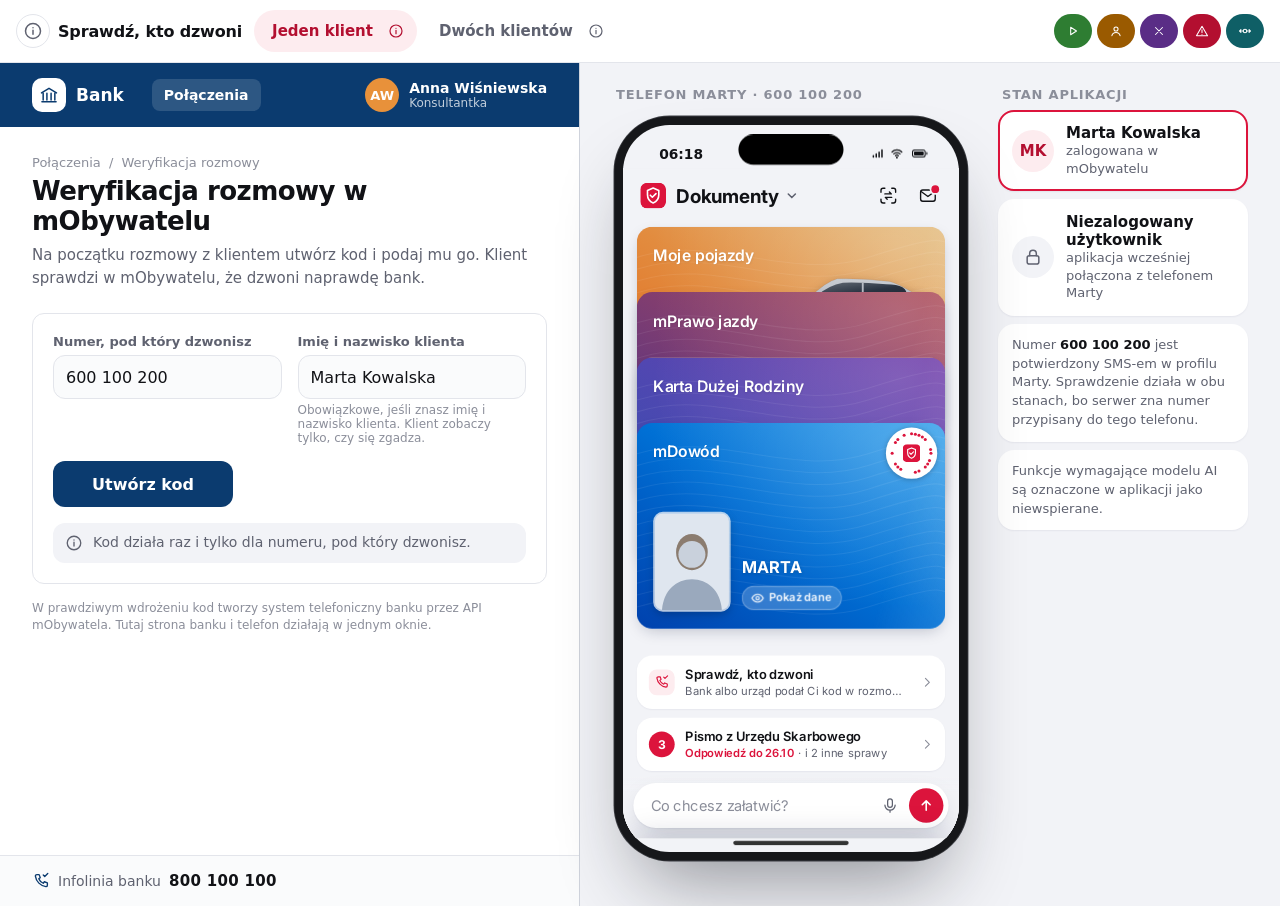
==== index.html @ f5b36d62 "Simplify when push confirmation falls short Co-Authored-By: Claude Opus 5.5 <noreply@anthropic.com>" ====
<!doctype html>
<html lang="pl">
<head>
<meta charset="utf-8">
<meta name="viewport" content="width=device-width,initial-scale=1">
<title>Sprawdź, kto dzwoni</title>
<meta name="description" content="Prototyp weryfikacji połączeń od banków i instytucji w aplikacji mObywatel.">
<link rel="stylesheet" href="style.css">
</head>
<body>

<header class="topbar">
  <div class="brand">
    <button class="ibtn lg" data-pop="pop-about" aria-label="O prototypie" aria-expanded="false"><svg class="i"><use href="#i-info"/></svg></button>
    <span class="txt">Sprawdź, kto dzwoni</span>
  </div>
  <nav class="tabs" aria-label="Scenariusze">
    <div class="tab on" data-scen="1">
      <button type="button" class="lbl" aria-current="true">Jeden klient</button>
      <button class="ibtn" data-pop="pop-s1" aria-label="Opis scenariusza Jeden klient" aria-expanded="false"><svg class="i"><use href="#i-info"/></svg></button>
    </div>
    <div class="tab" data-scen="2">
      <button type="button" class="lbl">Dwóch klientów</button>
      <button class="ibtn" data-pop="pop-s2" aria-label="Opis scenariusza Dwóch klientów" aria-expanded="false"><svg class="i"><use href="#i-info"/></svg></button>
    </div>
  </nav>
  <div class="animy">
    <button class="anim" id="animBtn" data-rodzaj="bank" title="Pozytywna animacja" aria-label="Pozytywna animacja"><svg class="i"><use href="#i-play"/></svg><span class="txt">Pozytywna animacja</span></button>
    <button class="anim bez" id="animBezBtn" data-rodzaj="beznazwiska" title="Brak nazwiska" aria-label="Brak nazwiska"><svg class="i"><use href="#i-user"/></svg><span class="txt">Brak nazwiska</span></button>
    <button class="anim zle" id="animZleBtn" data-rodzaj="zlenazwisko" title="Błędne nazwisko" aria-label="Błędne nazwisko"><svg class="i"><use href="#i-x"/></svg><span class="txt">Błędne nazwisko</span></button>
    <button class="anim oszust" id="animOszustBtn" data-rodzaj="oszust" title="Animacja oszustwa" aria-label="Animacja oszustwa"><svg class="i"><use href="#i-alert"/></svg><span class="txt">Animacja oszustwa</span></button>
    <button class="anim mitm" id="animMitmBtn" data-rodzaj="mitm" title="Man in the middle" aria-label="Man in the middle"><svg class="i"><use href="#i-mitm"/></svg><span class="txt">Man in the middle</span></button>
  </div>
</header>

<div class="pop" id="pop-about" role="dialog" aria-label="O prototypie">
  <h3>Sprawdź, kto dzwoni</h3>
  <p>Oszuści coraz częściej podszywają się pod banki i instytucje publiczne. Podrabiają numer na wyświetlaczu i brzmią wiarygodnie.</p>
  <p>Wiele aplikacji bankowych ma już zabezpieczenie: gdy dzwoni Twój bank, wysyła powiadomienie push, które potwierdza, że to on. To nie wystarcza, gdy dzwoni bank, którego aplikacji nie masz, albo urząd. Żeby wysłać takie powiadomienie przez mObywatela, instytucja musiałaby znać dokładne dane odbiorcy, w tym PESEL, aby go poprawnie zidentyfikować.</p>
  <p>Dlatego odwracamy kierunek. Instytucja zgłasza do mObywatela tylko numer, pod który dzwoni, i dostaje jednorazowy kod. Konsultant podaje go w rozmowie, a klient wpisuje kod w mObywatelu, także bez logowania.</p>
  <p>mObywatel porównuje numer z kodu z potwierdzonym numerem klienta. Gdy się zgadza, klient widzi, kto dzwoni. Gdy nie, dostaje ostrzeżenie. Instytucja nie otrzymuje żadnych danych klienta.</p>
  <p>To prototyp na mObywatel Challenge. Osoby, numery i bank są fikcyjne.</p>
</div>

<div class="pop" id="pop-s1" role="dialog" aria-label="Scenariusz: Jeden klient">
  <h3>Jeden klient</h3>
  <p>Konsultantka banku dzwoni do Marty Kowalskiej. Marta nie wie, czy to naprawdę bank, więc sprawdza rozmowę w mObywatelu.</p>
  <ol>
    <li>W panelu banku kliknij „Utwórz kod”.</li>
    <li>W telefonie wybierz „Sprawdź, kto dzwoni”.</li>
    <li>Wpisz kod z panelu banku.</li>
  </ol>
  <p style="margin-top:8px">Spróbuj obu wariantów obok telefonu: Marta zalogowana i aplikacja przed zalogowaniem.</p>
</div>

<div class="pop" id="pop-s2" role="dialog" aria-label="Scenariusz: Dwóch klientów">
  <h3>Dwóch klientów</h3>
  <p>Obok siebie są telefony Marty i Kacpra, oba zalogowane. Bank tworzy kod dla numeru, pod który dzwoni.</p>
  <ol>
    <li>Utwórz kod dla numeru Marty: 600 100 200.</li>
    <li>Wpisz go w telefonie Kacpra. Kacper zobaczy ostrzeżenie o oszustwie, bo kod wydano dla innego numeru.</li>
    <li>Utwórz nowy kod i wpisz go w telefonie Marty. Rozmowa zostanie potwierdzona.</li>
  </ol>
  <p style="margin-top:8px">Tak wygląda próba przekazania komuś kodu od prawdziwego banku.</p>
</div>

<main class="stage">
  <section class="bankside" aria-label="Strona banku">
    <header class="bhead">
      <div class="blogo"><span class="bmark"><svg class="i"><use href="#i-bank"/></svg></span><b>Bank</b></div>
      <nav class="bnav" aria-hidden="true"><span>Klienci</span><span class="on">Połączenia</span><span>Wnioski</span></nav>
      <div class="buser"><span class="bav">AW</span><span><b>Anna Wiśniewska</b><small>Konsultantka</small></span></div>
    </header>
    <div class="bcontent">
      <p class="crumb">Połączenia <span>/</span> Weryfikacja rozmowy</p>
      <h1>Weryfikacja rozmowy w mObywatelu</h1>
      <p class="intro">Na początku rozmowy z klientem utwórz kod i podaj mu go. Klient sprawdzi w mObywatelu, że dzwoni naprawdę bank.</p>
      <form id="bankForm" class="bform" novalidate>
        <div class="frow">
          <div class="field">
            <label for="num">Numer, pod który dzwonisz</label>
            <input id="num" inputmode="tel" autocomplete="off" value="600 100 200">
            <div class="err" id="numErr"></div>
          </div>
          <div class="field">
            <label for="kto">Imię i nazwisko klienta</label>
            <input id="kto" autocomplete="off" value="Marta Kowalska">
            <div class="hint">Obowiązkowe, jeśli znasz imię i nazwisko klienta. Klient zobaczy tylko, czy się zgadza.</div>
          </div>
        </div>
        <div><button class="btn primary" id="mkBtn" type="submit">Utwórz kod</button></div>
        <div id="codeArea" hidden>
          <div class="codebox" id="codebox">
            <div class="k">Kod do podania klientowi</div>
            <div class="code" id="codeTxt">000 000</div>
            <div class="timer" id="timer">Ważny jeszcze 2:00</div>
          </div>
        </div>
        <div class="status" id="bankStatus"><svg class="i"><use href="#i-info"/></svg><span>Kod działa raz i tylko dla numeru, pod który dzwonisz.</span></div>
      </form>
      <p class="note">W prawdziwym wdrożeniu kod tworzy system telefoniczny banku przez API mObywatela. Tutaj strona banku i telefon działają w jednym oknie.</p>
    </div>
    <footer class="bfoot"><svg class="i"><use href="#i-phone"/></svg><span>Infolinia banku</span><b id="bankInfolinia">800 100 100</b></footer>
  </section>

  <section class="phoneside">
  <section class="col tel" aria-label="Telefon Marty">
    <p class="label" id="telLabel">Telefon Marty · 600 100 200</p>
    <div class="phone-wrap">
      <div class="phone">
        <div class="island"></div>
        <div class="sbar"><span class="clock">11:20</span><span class="ic"><svg class="i"><use href="#i-signal"/></svg><svg class="i"><use href="#i-wifi"/></svg><svg class="i" style="width:1.6em"><use href="#i-batt"/></svg></span></div>
        <iframe id="telefon" class="tel-frame" src="telefon/index.html?osoba=marta&amp;uklad=stos" title="Aplikacja mObywatel na telefonie Marty" allow="camera; microphone"></iframe>
        <div class="homebar"></div>
      </div>
    </div>
  </section>

  <section class="col tel tylko2" aria-label="Telefon Kacpra" hidden>
    <p class="label" id="telLabel2">Telefon Kacpra · 700 100 200</p>
    <div class="phone-wrap">
      <div class="phone">
        <div class="island"></div>
        <div class="sbar"><span class="clock">11:20</span><span class="ic"><svg class="i"><use href="#i-signal"/></svg><svg class="i"><use href="#i-wifi"/></svg><svg class="i" style="width:1.6em"><use href="#i-batt"/></svg></span></div>
        <iframe id="telefon2" class="tel-frame" data-src="telefon/index.html?osoba=kacper&amp;uklad=stos" title="Aplikacja mObywatel na telefonie Kacpra" allow="camera; microphone"></iframe>
        <div class="homebar"></div>
      </div>
    </div>
  </section>

  <section class="col who tylko1" aria-label="Stan aplikacji">
    <p class="label">Stan aplikacji</p>
    <button class="opt" data-mode="in"><span class="av" id="whoAv">MK</span><span><b id="whoName">Marta Kowalska</b><small id="whoIn">zalogowana w mObywatelu</small></span></button>
    <button class="opt" data-mode="out"><span class="av lock"><svg class="i"><use href="#i-lock"/></svg></span><span><b>Niezalogowany użytkownik</b><small id="whoOut">aplikacja wcześniej połączona z telefonem Marty</small></span></button>
    <div class="whocard" id="whoCard">Numer <b>600 100 200</b> jest potwierdzony SMS-em w profilu Marty. Sprawdzenie działa w obu stanach, bo serwer zna numer przypisany do tego telefonu.</div>
    <div class="whocard">Funkcje wymagające modelu AI są oznaczone w aplikacji jako niewspierane.</div>
  </section>
  </section>
</main>

<div class="toast" id="toast" role="status"></div>

<svg width="0" height="0" style="position:absolute" aria-hidden="true">
  <symbol id="i-info" viewBox="0 0 24 24"><circle cx="12" cy="12" r="9"/><path d="M12 11v5M12 8h.01"/></symbol>
  <symbol id="i-play" viewBox="0 0 24 24"><path d="M8 5.5v13l10-6.5z"/></symbol>
  <symbol id="i-bank" viewBox="0 0 24 24"><path d="M3 9.5 12 4l9 5.5M5 10v8M9.5 10v8M14.5 10v8M19 10v8M3.5 20h17"/></symbol>
  <symbol id="i-lock" viewBox="0 0 24 24"><rect x="5" y="10.5" width="14" height="10" rx="2.5"/><path d="M8 10.5V8a4 4 0 0 1 8 0v2.5"/></symbol>
  <symbol id="i-signal" viewBox="0 0 24 24"><path d="M4 18v-2M9 18v-5M14 18v-8M19 18V6" stroke-width="2.6"/></symbol>
  <symbol id="i-wifi" viewBox="0 0 24 24"><path d="M3.5 9.5a12 12 0 0 1 17 0M6.5 12.8a7.5 7.5 0 0 1 11 0M9.5 16a3 3 0 0 1 5 0" stroke-width="2.2"/><circle cx="12" cy="19" r=".8" fill="currentColor"/></symbol>
  <symbol id="i-batt" viewBox="0 0 30 24"><rect x="2" y="6" width="22" height="12" rx="3.5"/><rect x="4.5" y="8.5" width="17" height="7" rx="1.5" fill="currentColor" stroke="none"/><path d="M27 10.5v3"/></symbol>
  <symbol id="i-shield" viewBox="0 0 24 24"><path d="M12 3 5 6v5.5c0 4.3 3 8 7 9.5 4-1.5 7-5.2 7-9.5V6z"/><path d="m9 12 2 2 4-4"/></symbol>
  <symbol id="i-phone" viewBox="0 0 24 24"><path d="M6.5 3.5h3l1.5 4-2 1.5a11 11 0 0 0 6 6l1.5-2 4 1.5v3a2 2 0 0 1-2 2A16.5 16.5 0 0 1 4.5 5.5a2 2 0 0 1 2-2z"/><path d="m15 4 2 2 4-4"/></symbol>
  <symbol id="i-face" viewBox="0 0 24 24"><path d="M4 8V6a2 2 0 0 1 2-2h2M16 4h2a2 2 0 0 1 2 2v2M20 16v2a2 2 0 0 1-2 2h-2M8 20H6a2 2 0 0 1-2-2v-2M9 9v1.5M15 9v1.5M12 9v4h-1M9.5 16a3.5 3.5 0 0 0 5 0"/></symbol>
  <symbol id="i-eye" viewBox="0 0 24 24"><path d="M2.5 12S6 5.5 12 5.5 21.5 12 21.5 12 18 18.5 12 18.5 2.5 12 2.5 12z"/><circle cx="12" cy="12" r="3"/></symbol>
  <symbol id="i-x" viewBox="0 0 24 24"><path d="M6 6l12 12M18 6 6 18"/></symbol>
  <symbol id="i-bs" viewBox="0 0 24 24"><path d="M9 5h10a2 2 0 0 1 2 2v10a2 2 0 0 1-2 2H9l-6-7z"/><path d="m11.5 9.5 5 5M16.5 9.5l-5 5"/></symbol>
  <symbol id="i-check" viewBox="0 0 24 24"><path d="m5 12.5 4.5 4.5L19 7.5"/></symbol>
  <symbol id="i-alert" viewBox="0 0 24 24"><path d="M12 4 2.5 20h19z"/><path d="M12 10v4.5M12 17.5h.01"/></symbol>
  <symbol id="i-mitm" viewBox="0 0 24 24"><circle cx="12" cy="12" r="3"/><path d="M2.5 12h6M15.5 12h6M5 9.5 2.5 12 5 14.5M19 9.5l2.5 2.5-2.5 2.5"/></symbol>
  <symbol id="i-user" viewBox="0 0 24 24"><circle cx="12" cy="8.5" r="3.5"/><path d="M5 20c.8-3.5 3.6-5.5 7-5.5s6.2 2 7 5.5"/></symbol>
  <symbol id="i-chev" viewBox="0 0 24 24"><path d="m9 6 6 6-6 6"/></symbol>
  <symbol id="i-home" viewBox="0 0 24 24"><path d="M4 10.5 12 4l8 6.5V20h-5v-5h-6v5H4z"/></symbol>
  <symbol id="i-docs" viewBox="0 0 24 24"><rect x="4" y="6" width="13" height="14" rx="2"/><path d="M8 3h10a2 2 0 0 1 2 2v12"/></symbol>
  <symbol id="i-grid" viewBox="0 0 24 24"><rect x="4" y="4" width="6.5" height="6.5" rx="1.5"/><rect x="13.5" y="4" width="6.5" height="6.5" rx="1.5"/><rect x="4" y="13.5" width="6.5" height="6.5" rx="1.5"/><rect x="13.5" y="13.5" width="6.5" height="6.5" rx="1.5"/></symbol>
  <symbol id="i-qr" viewBox="0 0 24 24"><rect x="4" y="4" width="6" height="6" rx="1"/><rect x="14" y="4" width="6" height="6" rx="1"/><rect x="4" y="14" width="6" height="6" rx="1"/><path d="M14 14h2v2h-2zM18 18h2v2h-2zM14 18h2M18 14h2"/></symbol>
  <symbol id="i-dots" viewBox="0 0 24 24"><path d="M6 12h.01M12 12h.01M18 12h.01" stroke-width="3"/></symbol>
  <symbol id="i-down" viewBox="0 0 24 24"><path d="m6.5 9.5 5.5 5.5 5.5-5.5"/></symbol>
  <symbol id="i-scan" viewBox="0 0 24 24"><path d="M3.5 8V6a2.5 2.5 0 0 1 2.5-2.5h2M16 3.5h2A2.5 2.5 0 0 1 20.5 6v2M20.5 16v2a2.5 2.5 0 0 1-2.5 2.5h-2M8 20.5H6A2.5 2.5 0 0 1 3.5 18v-2M7.5 12h9"/></symbol>
  <symbol id="i-mail" viewBox="0 0 24 24"><rect x="3.5" y="5.5" width="17" height="13" rx="2.5"/><path d="m4 7 8 6 8-6"/></symbol>
  <symbol id="i-mic" viewBox="0 0 24 24"><rect x="9" y="3.5" width="6" height="11" rx="3"/><path d="M5.5 11.5a6.5 6.5 0 0 0 13 0M12 18v2.5"/></symbol>
  <symbol id="i-up" viewBox="0 0 24 24"><path d="M12 18.5v-13M6.5 11 12 5.5l5.5 5.5"/></symbol>
  <symbol id="i-family" viewBox="0 0 24 24"><circle cx="8" cy="7" r="2.5"/><circle cx="16" cy="7" r="2.5"/><circle cx="12" cy="12.5" r="2"/><path d="M3.5 19c.4-3.4 2.2-5.5 4.5-5.5M20.5 19c-.4-3.4-2.2-5.5-4.5-5.5M8.5 20c.4-2.2 1.8-3.5 3.5-3.5s3.1 1.3 3.5 3.5"/></symbol>
  <symbol id="i-bell" viewBox="0 0 24 24"><path d="M6 16V11a6 6 0 0 1 12 0v5l1.5 2h-15z"/><path d="M10 20.5a2 2 0 0 0 4 0"/></symbol>
</svg>

<script src="app.js"></script>
<script src="anim.js"></script>
</body>
</html>
---- style.css ----
:root{
  --bg:#f2f3f7;--surface:#fff;--ink:#111216;--ink2:#5f6270;--ink3:#8b8e9a;--hair:#e3e5eb;
  --red:#dc143c;--red-dark:#b30f30;--red-wash:#fdecef;
  --ok:#2e7d32;--ok-wash:#e9f5ea;--warn:#9a5a00;--warn-wash:#fff3df;
  --blue:#1f5fbf;--blue-wash:#e8f0fc;
  --ease:cubic-bezier(.22,.9,.24,1);
  --sans:-apple-system,BlinkMacSystemFont,"SF Pro Text","Inter",system-ui,sans-serif;
  --shadow:0 1px 2px rgba(15,25,60,.06),0 10px 30px -12px rgba(15,25,60,.18);
}
*{box-sizing:border-box}
html,body{margin:0}
body{font-family:var(--sans);color:var(--ink);background:var(--bg);-webkit-font-smoothing:antialiased;min-height:100vh}
button{font:inherit;color:inherit;border:0;background:none;cursor:pointer}
input{font:inherit;color:inherit}
:focus-visible{outline:2px solid var(--blue);outline-offset:2px}
svg.i{width:1em;height:1em;flex:none;fill:none;stroke:currentColor;stroke-width:1.8;stroke-linecap:round;stroke-linejoin:round}

/* ---------- górny pasek ---------- */
.topbar{position:sticky;top:0;z-index:50;display:flex;align-items:center;gap:8px;padding:10px 16px;background:var(--surface);border-bottom:1px solid var(--hair)}
.brand{display:flex;align-items:center;gap:8px;margin-right:4px;font-weight:700;letter-spacing:-.01em;white-space:nowrap}
.tabs{display:flex;gap:4px;flex:1;min-width:0;overflow-x:auto;scrollbar-width:none}
.tabs::-webkit-scrollbar{display:none}
.tab{display:flex;align-items:center;gap:4px;min-width:0;padding:8px 8px 8px 12px;border-radius:999px;font-size:15px;font-weight:600;color:var(--ink2);white-space:nowrap}
.tab.on{background:var(--red-wash);color:var(--red-dark)}
.tab .lbl{overflow:hidden;text-overflow:ellipsis;white-space:nowrap}
.tab:not(.on):hover{background:rgba(17,18,22,.05)}
.col[hidden]{display:none}
.ibtn{display:inline-flex;align-items:center;justify-content:center;width:26px;height:26px;border-radius:50%;color:var(--ink2);font-size:16px}
.ibtn:hover{background:rgba(17,18,22,.06)}
.tab.on .ibtn{color:var(--red-dark)}
.ibtn.lg{width:34px;height:34px;font-size:20px;border:1px solid var(--hair)}
.anim{display:flex;align-items:center;gap:6px;padding:8px 11px;border-radius:999px;background:var(--ink);color:#fff;font-size:14px;font-weight:600;white-space:nowrap}
.anim:hover{background:#2a2c33}

.pop{position:absolute;z-index:60;width:min(380px,calc(100vw - 32px));background:var(--surface);border-radius:16px;padding:16px 18px;box-shadow:0 2px 6px rgba(15,25,60,.08),0 24px 60px -16px rgba(15,25,60,.35);font-size:15px;line-height:1.5;display:none}
.pop.on{display:block;animation:rise .2s var(--ease)}
#pop-about{width:min(460px,calc(100vw - 32px))}
.pop h3{margin:0 0 6px;font-size:16px}
.pop p{margin:0 0 8px;color:var(--ink2)}
.pop ol{margin:0;padding-left:20px;color:var(--ink2)}
.pop li{margin:2px 0}

.toast{position:fixed;left:50%;bottom:24px;transform:translateX(-50%) translateY(20px);background:var(--ink);color:#fff;padding:12px 18px;border-radius:14px;font-size:15px;opacity:0;pointer-events:none;transition:opacity .2s,transform .3s var(--ease);z-index:80;max-width:calc(100vw - 32px)}
.toast.on{opacity:1;transform:translateX(-50%) translateY(0)}

/* ---------- układ sceny: strona banku | telefon ---------- */
.stage{display:grid;grid-template-columns:minmax(420px,721px) auto;min-height:calc(100vh - 57px)}
.phoneside{display:flex;justify-content:center;align-items:flex-start;gap:28px;padding:24px 32px 40px}
.col{display:flex;flex-direction:column;gap:12px}
.label{font-size:13px;font-weight:600;color:var(--ink3);text-transform:uppercase;letter-spacing:.06em;margin:0 4px}

/* ---------- strona banku ---------- */
.bankside{background:var(--surface);border-right:1px solid #cfd3dc;display:flex;flex-direction:column;min-width:0}
.bhead{display:flex;align-items:center;gap:28px;height:64px;padding:0 32px;background:#0b3b6f;color:#fff;flex:none}
.blogo{display:flex;align-items:center;gap:10px;font-size:17px;white-space:nowrap}
.bmark{width:34px;height:34px;border-radius:10px;background:#fff;color:#0b3b6f;display:flex;align-items:center;justify-content:center;font-size:20px}
.bnav{display:flex;gap:4px;flex:1;min-width:0;overflow:hidden}
.bnav span{padding:8px 12px;border-radius:8px;font-size:14px;font-weight:600;color:rgba(255,255,255,.75);white-space:nowrap}
.bnav span.on{background:rgba(255,255,255,.14);color:#fff}
.buser{display:flex;align-items:center;gap:10px;white-space:nowrap}
.buser b{display:block;font-size:14px}
.buser small{display:block;font-size:12px;color:rgba(255,255,255,.75)}
.bav{width:34px;height:34px;border-radius:50%;background:#e8913a;color:#fff;display:flex;align-items:center;justify-content:center;font-weight:700;font-size:13px}
.bcontent{padding:28px 32px 40px;max-width:720px;width:100%}
.crumb{margin:0 0 6px;font-size:13px;color:var(--ink3)}
.crumb span{margin:0 4px}
.bcontent h1{margin:0 0 8px;font-size:26px;letter-spacing:-.02em}
.intro{margin:0 0 24px;color:var(--ink2);font-size:15px;line-height:1.5;max-width:560px}
.bform{display:flex;flex-direction:column;gap:16px;padding:20px;border:1px solid var(--hair);border-radius:12px}
.frow{display:grid;grid-template-columns:1fr 1fr;gap:16px}
.bform .btn.primary{min-width:180px}
.bcontent .note{margin-top:16px}
.field label{display:block;font-size:13px;font-weight:600;color:var(--ink2);margin:0 0 6px}
.field input{width:100%;height:44px;border:1px solid var(--hair);border-radius:12px;padding:0 12px;font-size:16px;background:#fafbfc}
.field input:focus{border-color:var(--blue);background:#fff;outline:none;box-shadow:0 0 0 3px var(--blue-wash)}
.field .hint{font-size:12px;color:var(--ink3);margin-top:4px}
.err{font-size:13px;color:var(--red-dark);margin-top:4px;min-height:0}
.btn{height:46px;border-radius:12px;font-weight:600;font-size:16px;padding:0 16px}
.btn.primary{background:#0b3b6f;color:#fff}
.btn.primary:hover{background:#0d4682}
.btn.ghost{background:var(--bg)}
.codebox{border-radius:14px;background:var(--bg);padding:14px;text-align:center}
.codebox .k{font-size:13px;color:var(--ink2)}
.codebox .code{font-size:34px;font-weight:700;letter-spacing:.12em;font-variant-numeric:tabular-nums;margin:2px 0}
.codebox .timer{font-size:13px;color:var(--ink2);font-variant-numeric:tabular-nums}
.codebox.expired .code{color:var(--ink3);text-decoration:line-through}
.status{display:flex;gap:10px;align-items:flex-start;font-size:14px;line-height:1.4;padding:10px 12px;border-radius:12px;background:var(--bg);color:var(--ink2)}
.status svg{font-size:18px;margin-top:1px}
.status.ok{background:var(--ok-wash);color:var(--ok)}
.status.bad{background:var(--red-wash);color:var(--red-dark)}
.status.warn{background:var(--warn-wash);color:var(--warn)}
.note{font-size:12px;color:var(--ink3);line-height:1.45}

/* ---------- wybór osoby ---------- */
.who{width:250px;display:flex;flex-direction:column;gap:8px}
.opt{display:flex;gap:12px;align-items:center;text-align:left;padding:12px;border-radius:16px;background:var(--surface);box-shadow:0 1px 2px rgba(15,25,60,.06);border:2px solid transparent}
.opt.on{border-color:var(--red)}
.opt b{display:block;font-size:15px}
.opt small{display:block;color:var(--ink2);font-size:13px;line-height:1.35}
.av{width:42px;height:42px;border-radius:50%;flex:none;display:flex;align-items:center;justify-content:center;font-weight:700;font-size:15px;background:var(--red-wash);color:var(--red-dark)}
.av.lock{background:var(--bg);color:var(--ink2);font-size:20px}
.whocard{background:var(--surface);border-radius:16px;padding:12px 14px;font-size:13px;color:var(--ink2);line-height:1.45;box-shadow:0 1px 2px rgba(15,25,60,.06)}
.whocard b{color:var(--ink)}

/* ---------- telefon ---------- */
.phone-wrap{position:relative;flex:none;margin:11px}
.phone{position:absolute;left:0;top:0;width:390px;height:844px;border-radius:54px;overflow:hidden;background:var(--bg);transform-origin:0 0;
  box-shadow:0 0 0 10px #16171a,0 0 0 11px #3b3d42,0 50px 90px -20px rgba(20,22,30,.45)}
.sbar{position:absolute;inset:0 0 auto 0;height:50px;display:flex;align-items:center;justify-content:space-between;padding:16px 32px 0 42px;font-size:16px;font-weight:600;z-index:30;pointer-events:none}
.sbar .ic{display:flex;gap:6px;align-items:center}
.island{position:absolute;top:11px;left:50%;transform:translateX(-50%);width:122px;height:35px;border-radius:20px;background:#000;z-index:31}
.homebar{position:absolute;bottom:8px;left:50%;transform:translateX(-50%);width:134px;height:5px;border-radius:3px;background:#111;z-index:31;opacity:.85}

/* aplikacja z prototypu osadzona w ramce telefonu */
.tel-frame{position:absolute;left:0;top:50px;width:100%;height:calc(100% - 66px);border:0;display:block;background:var(--bg)}

@keyframes rise{from{opacity:0;transform:translateY(6px)}to{opacity:1;transform:none}}

@media (max-width:1500px){
  .bnav span:not(.on){display:none}
}
@media (max-width:1180px){
  .phoneside{flex-direction:column;align-items:center;gap:20px}
  .who{width:330px}
}
@media (max-width:900px){
  .stage{grid-template-columns:minmax(0,1fr)}
  .phoneside{min-width:0;overflow:hidden}
  .bankside{border-right:0;border-bottom:1px solid #cfd3dc}
  .bnav{display:none}
  .bhead{justify-content:space-between}
}
@media (max-width:760px){
  .phoneside{padding:20px 16px 32px}
  .col{width:100%;max-width:420px}
  .who{width:100%}
  .phone-wrap{align-self:center}
  .bhead{padding:0 16px;gap:12px}
  .buser span:last-child{display:none}
  .bcontent{padding:20px 16px 28px}
  .bcontent h1{font-size:22px}
  .bform{padding:16px}
  .frow{grid-template-columns:1fr}
  .brand .txt{display:none}
  .anim .txt{display:none}
  .anim{padding:9px 12px}
  .topbar{padding:10px 12px;gap:6px}
  .brand{margin-right:2px}
  .tab{font-size:14px;padding-left:12px}
}
@media (prefers-reduced-motion:reduce){*{animation:none!important;transition:none!important}}

/* stopka strony banku */
.bfoot{margin-top:auto;display:flex;align-items:center;gap:8px;padding:16px 32px;border-top:1px solid var(--hair);font-size:14px;color:var(--ink2);background:#fafbfc}
.bfoot svg{font-size:18px;color:#0b3b6f}
.bfoot b{color:var(--ink);font-size:15px;letter-spacing:.02em}
@media (max-width:760px){.bfoot{padding:14px 16px}}

/* animacja rozmowy */
body.animacja .who,body.animacja .tylko2{display:none!important}
body.animacja .stage{pointer-events:none}
body.animacja .tabs{pointer-events:none;opacity:.45}
.anim-warstwa{position:absolute;left:0;top:0;width:100%;z-index:45;pointer-events:none}
.dymek{position:absolute;width:max-content;max-width:340px;padding:14px 18px;border-radius:22px;font-size:18px;line-height:1.35;font-weight:600;
  transform:translate(-50%,-50%) scale(.9);opacity:0;transition:opacity .35s,transform .35s;box-shadow:0 14px 36px -12px rgba(15,25,60,.45)}
.dymek.on{opacity:1;transform:translate(-50%,-50%) scale(1)}
.dymek small{display:block;margin-bottom:4px;font-size:12px;font-weight:700;letter-spacing:.06em;text-transform:uppercase;opacity:.75}
.dymek.bank{background:#0b3b6f;color:#fff;border-bottom-left-radius:6px}
.dymek.marta{background:var(--surface);color:var(--ink);border:2px solid var(--red);border-bottom-right-radius:6px}
.dymek.marta small{color:var(--red-dark);opacity:1}
.anim-pisze{border-color:var(--blue)!important;background:#fff!important;box-shadow:0 0 0 3px var(--blue-wash)!important}
.anim-klik{transform:scale(.96);box-shadow:0 0 0 4px rgba(11,59,111,.25)}

/* dwa przyciski animacji */
.animy{display:flex;gap:5px;flex:none}
.anim.oszust{background:var(--red-dark)}
.anim.oszust:hover{background:#9a0d29}
.anim[disabled]{opacity:.45;cursor:default}
/* animacja oszustwa: strona banku przykryta napisem „Oszust” */
.anim-oszust{position:absolute;display:flex;flex-direction:column;align-items:center;justify-content:flex-start;padding-top:120px;gap:6px;background:rgba(40,8,14,.62);color:#fff;text-align:center}
.anim-oszust b{font-size:44px;letter-spacing:.02em}
.anim-oszust small{font-size:16px;opacity:.85}
.dymek.oszust{background:var(--red-dark);color:#fff;border-bottom-left-radius:6px}
.dymek.wniosek{background:var(--surface);color:var(--ink);border:2px dashed var(--red-dark);border-radius:14px}
.dymek.wniosek small{color:var(--red-dark);opacity:1}
.dymek.wniosek span{white-space:pre-line}
.anim.bez{background:#9a5a00}
.anim.bez:hover{background:#7f4a00}
.anim.zle{background:#5a2d86}
.anim.zle:hover{background:#4a2470}
.anim.mitm{background:#0f5f66}
.anim.mitm:hover{background:#0b4a50}
/* man in the middle: oszust jako telefon między bankiem a Martą */
body.mitm .phoneside{padding-left:260px}
@media (max-width:900px){body.mitm .phoneside{padding-left:16px;padding-top:390px}}
.anim-mitm{position:absolute;width:170px;height:300px;margin:-150px 0 0 -85px;padding:18px 14px;border:7px solid #1b1d22;border-radius:32px;
  display:flex;flex-direction:column;align-items:center;justify-content:center;gap:6px;text-align:center;color:#fff;
  background:linear-gradient(160deg,#a3102f,#5e0718);box-shadow:0 18px 40px -14px rgba(40,8,14,.6);animation:rise .4s var(--ease)}
.anim-mitm::before{content:'';position:absolute;top:8px;left:50%;width:46px;height:12px;margin-left:-23px;border-radius:8px;background:#1b1d22}
.anim-mitm svg{width:34px;height:34px}
.anim-mitm b{font-size:28px;letter-spacing:.02em}
.anim-mitm small{font-size:13px;line-height:1.3;opacity:.85}
.anim-mitm .nr{margin-top:6px;padding:4px 10px;border-radius:999px;background:rgba(255,255,255,.15);font-size:14px;font-weight:700;letter-spacing:.04em}
/* gdy napisy nie mieszczą się w pasku, przyciski pokazują same ikony (klasę ustawia dopasujPasek w app.js) */
/* najechany przycisk rozwija się i pokazuje swój napis */
body.ikony .animy .anim{gap:0;padding:9px 12px}
body.ikony .animy .anim .txt{display:inline-block;max-width:0;margin-left:0;opacity:0;overflow:hidden;vertical-align:bottom;
  transition:max-width .25s var(--ease),margin-left .25s var(--ease),opacity .2s}
body.ikony .animy .anim.gra .txt{max-width:200px;margin-left:6px;opacity:1}
@media (hover:hover){body.ikony .animy .anim:not([disabled]):hover .txt{max-width:200px;margin-left:6px;opacity:1}}
body.ikony .animy .anim:focus-visible .txt{max-width:200px;margin-left:6px;opacity:1}
@media (max-width:760px){body.ikony .animy .anim.gra .txt{max-width:0;margin-left:0;opacity:0}}
#animBtn{background:var(--ok)}
#animBtn:hover{background:#256528}
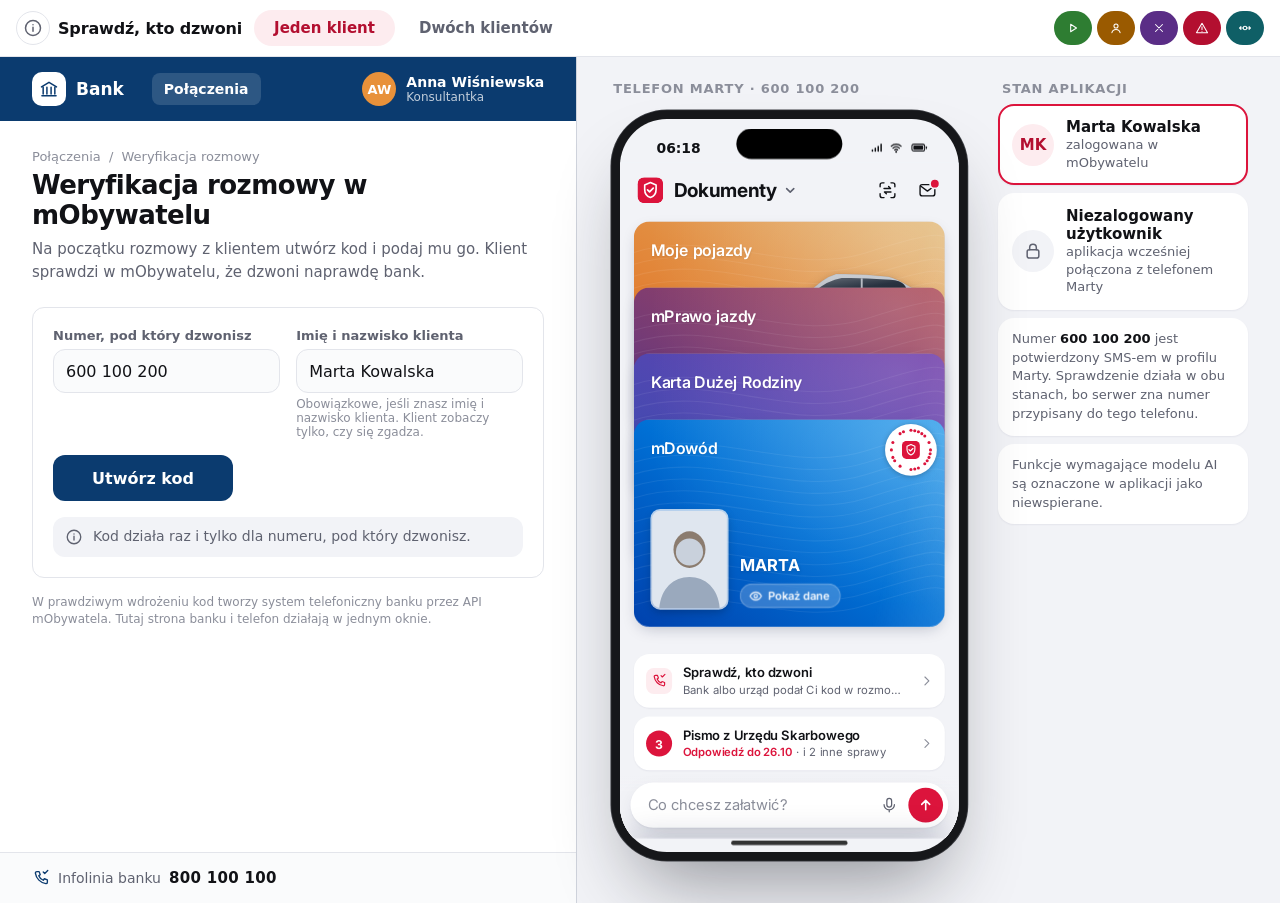
==== commit f9ddbbe1: "Remove info buttons from scenario tabs Co-Authored-By: Claude Opus 5.5 <noreply@anthropic.com>" ====
--- a/index.html
+++ b/index.html
@@ -17,11 +17,9 @@
   <nav class="tabs" aria-label="Scenariusze">
     <div class="tab on" data-scen="1">
       <button type="button" class="lbl" aria-current="true">Jeden klient</button>
-      <button class="ibtn" data-pop="pop-s1" aria-label="Opis scenariusza Jeden klient" aria-expanded="false"><svg class="i"><use href="#i-info"/></svg></button>
     </div>
     <div class="tab" data-scen="2">
       <button type="button" class="lbl">Dwóch klientów</button>
-      <button class="ibtn" data-pop="pop-s2" aria-label="Opis scenariusza Dwóch klientów" aria-expanded="false"><svg class="i"><use href="#i-info"/></svg></button>
     </div>
   </nav>
   <div class="animy">
@@ -40,28 +38,6 @@
   <p>Dlatego odwracamy kierunek. Instytucja zgłasza do mObywatela tylko numer, pod który dzwoni, i dostaje jednorazowy kod. Konsultant podaje go w rozmowie, a klient wpisuje kod w mObywatelu, także bez logowania.</p>
   <p>mObywatel porównuje numer z kodu z potwierdzonym numerem klienta. Gdy się zgadza, klient widzi, kto dzwoni. Gdy nie, dostaje ostrzeżenie. Instytucja nie otrzymuje żadnych danych klienta.</p>
   <p>To prototyp na mObywatel Challenge. Osoby, numery i bank są fikcyjne.</p>
-</div>
-
-<div class="pop" id="pop-s1" role="dialog" aria-label="Scenariusz: Jeden klient">
-  <h3>Jeden klient</h3>
-  <p>Konsultantka banku dzwoni do Marty Kowalskiej. Marta nie wie, czy to naprawdę bank, więc sprawdza rozmowę w mObywatelu.</p>
-  <ol>
-    <li>W panelu banku kliknij „Utwórz kod”.</li>
-    <li>W telefonie wybierz „Sprawdź, kto dzwoni”.</li>
-    <li>Wpisz kod z panelu banku.</li>
-  </ol>
-  <p style="margin-top:8px">Spróbuj obu wariantów obok telefonu: Marta zalogowana i aplikacja przed zalogowaniem.</p>
-</div>
-
-<div class="pop" id="pop-s2" role="dialog" aria-label="Scenariusz: Dwóch klientów">
-  <h3>Dwóch klientów</h3>
-  <p>Obok siebie są telefony Marty i Kacpra, oba zalogowane. Bank tworzy kod dla numeru, pod który dzwoni.</p>
-  <ol>
-    <li>Utwórz kod dla numeru Marty: 600 100 200.</li>
-    <li>Wpisz go w telefonie Kacpra. Kacper zobaczy ostrzeżenie o oszustwie, bo kod wydano dla innego numeru.</li>
-    <li>Utwórz nowy kod i wpisz go w telefonie Marty. Rozmowa zostanie potwierdzona.</li>
-  </ol>
-  <p style="margin-top:8px">Tak wygląda próba przekazania komuś kodu od prawdziwego banku.</p>
 </div>
 
 <main class="stage">
--- a/style.css
+++ b/style.css
@@ -20,14 +20,13 @@
 .brand{display:flex;align-items:center;gap:8px;margin-right:4px;font-weight:700;letter-spacing:-.01em;white-space:nowrap}
 .tabs{display:flex;gap:4px;flex:1;min-width:0;overflow-x:auto;scrollbar-width:none}
 .tabs::-webkit-scrollbar{display:none}
-.tab{display:flex;align-items:center;gap:4px;min-width:0;padding:8px 8px 8px 12px;border-radius:999px;font-size:15px;font-weight:600;color:var(--ink2);white-space:nowrap}
+.tab{display:flex;align-items:center;gap:4px;min-width:0;padding:8px 14px;cursor:pointer;border-radius:999px;font-size:15px;font-weight:600;color:var(--ink2);white-space:nowrap}
 .tab.on{background:var(--red-wash);color:var(--red-dark)}
 .tab .lbl{overflow:hidden;text-overflow:ellipsis;white-space:nowrap}
 .tab:not(.on):hover{background:rgba(17,18,22,.05)}
 .col[hidden]{display:none}
 .ibtn{display:inline-flex;align-items:center;justify-content:center;width:26px;height:26px;border-radius:50%;color:var(--ink2);font-size:16px}
 .ibtn:hover{background:rgba(17,18,22,.06)}
-.tab.on .ibtn{color:var(--red-dark)}
 .ibtn.lg{width:34px;height:34px;font-size:20px;border:1px solid var(--hair)}
 .anim{display:flex;align-items:center;gap:6px;padding:8px 11px;border-radius:999px;background:var(--ink);color:#fff;font-size:14px;font-weight:600;white-space:nowrap}
 .anim:hover{background:#2a2c33}
@@ -37,8 +36,6 @@
 #pop-about{width:min(460px,calc(100vw - 32px))}
 .pop h3{margin:0 0 6px;font-size:16px}
 .pop p{margin:0 0 8px;color:var(--ink2)}
-.pop ol{margin:0;padding-left:20px;color:var(--ink2)}
-.pop li{margin:2px 0}
 
 .toast{position:fixed;left:50%;bottom:24px;transform:translateX(-50%) translateY(20px);background:var(--ink);color:#fff;padding:12px 18px;border-radius:14px;font-size:15px;opacity:0;pointer-events:none;transition:opacity .2s,transform .3s var(--ease);z-index:80;max-width:calc(100vw - 32px)}
 .toast.on{opacity:1;transform:translateX(-50%) translateY(0)}
@@ -146,7 +143,7 @@
   .anim{padding:9px 12px}
   .topbar{padding:10px 12px;gap:6px}
   .brand{margin-right:2px}
-  .tab{font-size:14px;padding-left:12px}
+  .tab{font-size:14px;padding:8px 12px}
 }
 @media (prefers-reduced-motion:reduce){*{animation:none!important;transition:none!important}}
 
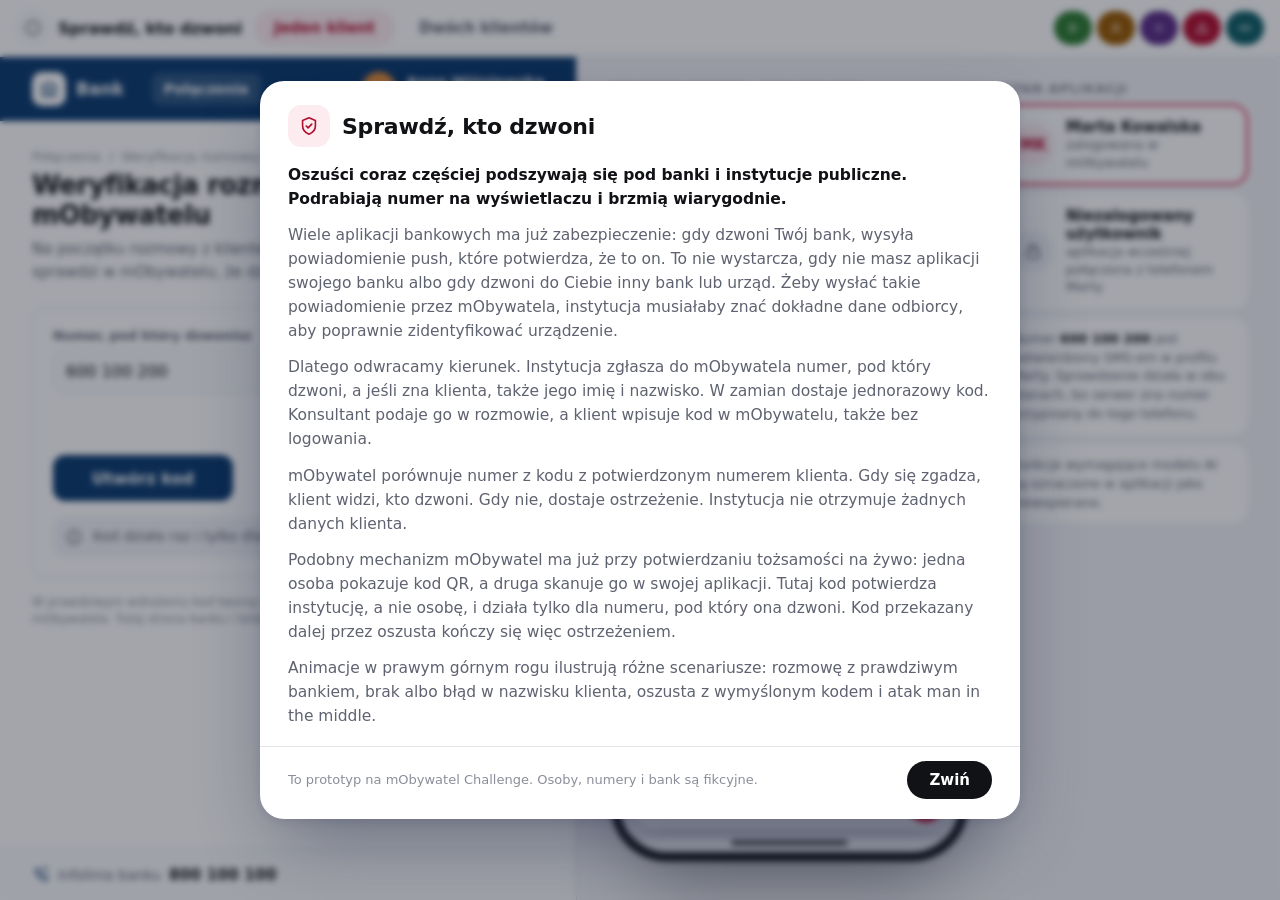
==== commit 882ffbfe: "Open intro modal on load and refresh its text Co-Authored-By: Claude Opus 5.5 <noreply@anthropic.com" ====
--- a/index.html
+++ b/index.html
@@ -31,13 +31,18 @@
   </div>
 </header>
 
-<div class="pop" id="pop-about" role="dialog" aria-label="O prototypie">
-  <h3>Sprawdź, kto dzwoni</h3>
-  <p>Oszuści coraz częściej podszywają się pod banki i instytucje publiczne. Podrabiają numer na wyświetlaczu i brzmią wiarygodnie.</p>
-  <p>Wiele aplikacji bankowych ma już zabezpieczenie: gdy dzwoni Twój bank, wysyła powiadomienie push, które potwierdza, że to on. To nie wystarcza, gdy dzwoni bank, którego aplikacji nie masz, albo urząd. Żeby wysłać takie powiadomienie przez mObywatela, instytucja musiałaby znać dokładne dane odbiorcy, w tym PESEL, aby go poprawnie zidentyfikować.</p>
-  <p>Dlatego odwracamy kierunek. Instytucja zgłasza do mObywatela tylko numer, pod który dzwoni, i dostaje jednorazowy kod. Konsultant podaje go w rozmowie, a klient wpisuje kod w mObywatelu, także bez logowania.</p>
-  <p>mObywatel porównuje numer z kodu z potwierdzonym numerem klienta. Gdy się zgadza, klient widzi, kto dzwoni. Gdy nie, dostaje ostrzeżenie. Instytucja nie otrzymuje żadnych danych klienta.</p>
-  <p>To prototyp na mObywatel Challenge. Osoby, numery i bank są fikcyjne.</p>
+<div class="pop-tlo"></div>
+<div class="pop" id="pop-about" role="dialog" aria-modal="true" aria-labelledby="popTytul">
+  <div class="pop-glowa"><span class="pop-ikona"><svg class="i"><use href="#i-shield"/></svg></span><h3 id="popTytul">Sprawdź, kto dzwoni</h3></div>
+  <div class="pop-tresc">
+    <p>Oszuści coraz częściej podszywają się pod banki i instytucje publiczne. Podrabiają numer na wyświetlaczu i brzmią wiarygodnie.</p>
+    <p>Wiele aplikacji bankowych ma już zabezpieczenie: gdy dzwoni Twój bank, wysyła powiadomienie push, które potwierdza, że to on. To nie wystarcza, gdy nie masz aplikacji swojego banku albo gdy dzwoni do Ciebie inny bank lub urząd. Żeby wysłać takie powiadomienie przez mObywatela, instytucja musiałaby znać dokładne dane odbiorcy, aby poprawnie zidentyfikować urządzenie.</p>
+    <p>Dlatego odwracamy kierunek. Instytucja zgłasza do mObywatela numer, pod który dzwoni, a jeśli zna klienta, także jego imię i nazwisko. W zamian dostaje jednorazowy kod. Konsultant podaje go w rozmowie, a klient wpisuje kod w mObywatelu, także bez logowania.</p>
+    <p>mObywatel porównuje numer z kodu z potwierdzonym numerem klienta. Gdy się zgadza, klient widzi, kto dzwoni. Gdy nie, dostaje ostrzeżenie. Instytucja nie otrzymuje żadnych danych klienta.</p>
+    <p>Podobny mechanizm mObywatel ma już przy potwierdzaniu tożsamości na żywo: jedna osoba pokazuje kod QR, a druga skanuje go w swojej aplikacji. Tutaj kod potwierdza instytucję, a nie osobę, i działa tylko dla numeru, pod który ona dzwoni. Kod przekazany dalej przez oszusta kończy się więc ostrzeżeniem.</p>
+    <p>Animacje w prawym górnym rogu ilustrują różne scenariusze: rozmowę z prawdziwym bankiem, brak albo błąd w nazwisku klienta, oszusta z wymyślonym kodem i atak man in the middle.</p>
+  </div>
+  <div class="pop-stopka"><small>To prototyp na mObywatel Challenge. Osoby, numery i bank są fikcyjne.</small><button type="button" class="pop-zwin">Zwiń</button></div>
 </div>
 
 <main class="stage">
--- a/style.css
+++ b/style.css
@@ -31,18 +31,35 @@
 .anim{display:flex;align-items:center;gap:6px;padding:8px 11px;border-radius:999px;background:var(--ink);color:#fff;font-size:14px;font-weight:600;white-space:nowrap}
 .anim:hover{background:#2a2c33}
 
-.pop{position:absolute;z-index:60;width:min(380px,calc(100vw - 32px));background:var(--surface);border-radius:16px;padding:16px 18px;box-shadow:0 2px 6px rgba(15,25,60,.08),0 24px 60px -16px rgba(15,25,60,.35);font-size:15px;line-height:1.5;display:none}
-.pop.on{display:block;animation:rise .2s var(--ease)}
-#pop-about{width:min(460px,calc(100vw - 32px))}
-.pop h3{margin:0 0 6px;font-size:16px}
-.pop p{margin:0 0 8px;color:var(--ink2)}
+/* wstęp: okno na środku ekranu nad przyciemnionym tłem; zwija się do przycisku „i” */
+.pop{position:fixed;inset:0;z-index:60;margin:auto;width:min(760px,calc(100vw - 32px));height:fit-content;max-height:calc(100dvh - 48px);
+  display:none;flex-direction:column;overflow:hidden;background:var(--surface);border-radius:24px;
+  box-shadow:0 2px 8px rgba(15,25,60,.10),0 32px 80px -20px rgba(15,25,60,.45)}
+.pop.on{display:flex;animation:wyskok .45s var(--ease)}
+@keyframes wyskok{from{opacity:0;transform:translateY(12px) scale(.96)}to{opacity:1;transform:none}}
+.pop-tlo{position:fixed;inset:0;z-index:59;background:rgba(15,20,35,.38);backdrop-filter:blur(3px);-webkit-backdrop-filter:blur(3px);
+  opacity:0;pointer-events:none;transition:opacity .35s}
+.pop-tlo.on{opacity:1;pointer-events:auto}
+.pop-glowa{display:flex;align-items:center;gap:12px;padding:24px 28px 10px}
+.pop-ikona{display:grid;place-items:center;flex:none;width:42px;height:42px;border-radius:13px;background:var(--red-wash);color:var(--red-dark);font-size:22px}
+.pop h3{margin:0;font-size:22px;letter-spacing:-.01em}
+.pop-tresc{padding:6px 28px 6px;overflow-y:auto;overscroll-behavior:contain}
+.pop-tresc p{margin:0 0 12px;color:var(--ink2);font-size:15.5px;line-height:1.55}
+.pop-tresc p:first-child{color:var(--ink);font-weight:600}
+.pop-stopka{display:flex;align-items:center;gap:16px;padding:14px 28px 20px;border-top:1px solid var(--hair)}
+.pop-stopka small{flex:1;color:var(--ink3);font-size:13px;line-height:1.4}
+.pop-zwin{flex:none;padding:10px 22px;border-radius:999px;background:var(--ink);color:#fff;font-size:15px;font-weight:600}
+@media (max-width:760px){.pop-glowa{padding:20px 20px 8px} .pop-tresc{padding:4px 20px} .pop-stopka{padding:12px 20px 16px} .pop h3{font-size:20px}}
+.pop-zwin:hover{background:#2a2c33}
+.ibtn.puls{animation:puls .5s var(--ease)}
+@keyframes puls{40%{transform:scale(1.25);background:var(--red-wash);color:var(--red-dark)}}
 
 .toast{position:fixed;left:50%;bottom:24px;transform:translateX(-50%) translateY(20px);background:var(--ink);color:#fff;padding:12px 18px;border-radius:14px;font-size:15px;opacity:0;pointer-events:none;transition:opacity .2s,transform .3s var(--ease);z-index:80;max-width:calc(100vw - 32px)}
 .toast.on{opacity:1;transform:translateX(-50%) translateY(0)}
 
 /* ---------- układ sceny: strona banku | telefon ---------- */
 .stage{display:grid;grid-template-columns:minmax(420px,721px) auto;min-height:calc(100vh - 57px)}
-.phoneside{display:flex;justify-content:center;align-items:flex-start;gap:28px;padding:24px 32px 40px}
+.phoneside{display:flex;justify-content:center;align-items:flex-start;gap:28px;padding:24px 32px}
 .col{display:flex;flex-direction:column;gap:12px}
 .label{font-size:13px;font-weight:600;color:var(--ink3);text-transform:uppercase;letter-spacing:.06em;margin:0 4px}
 
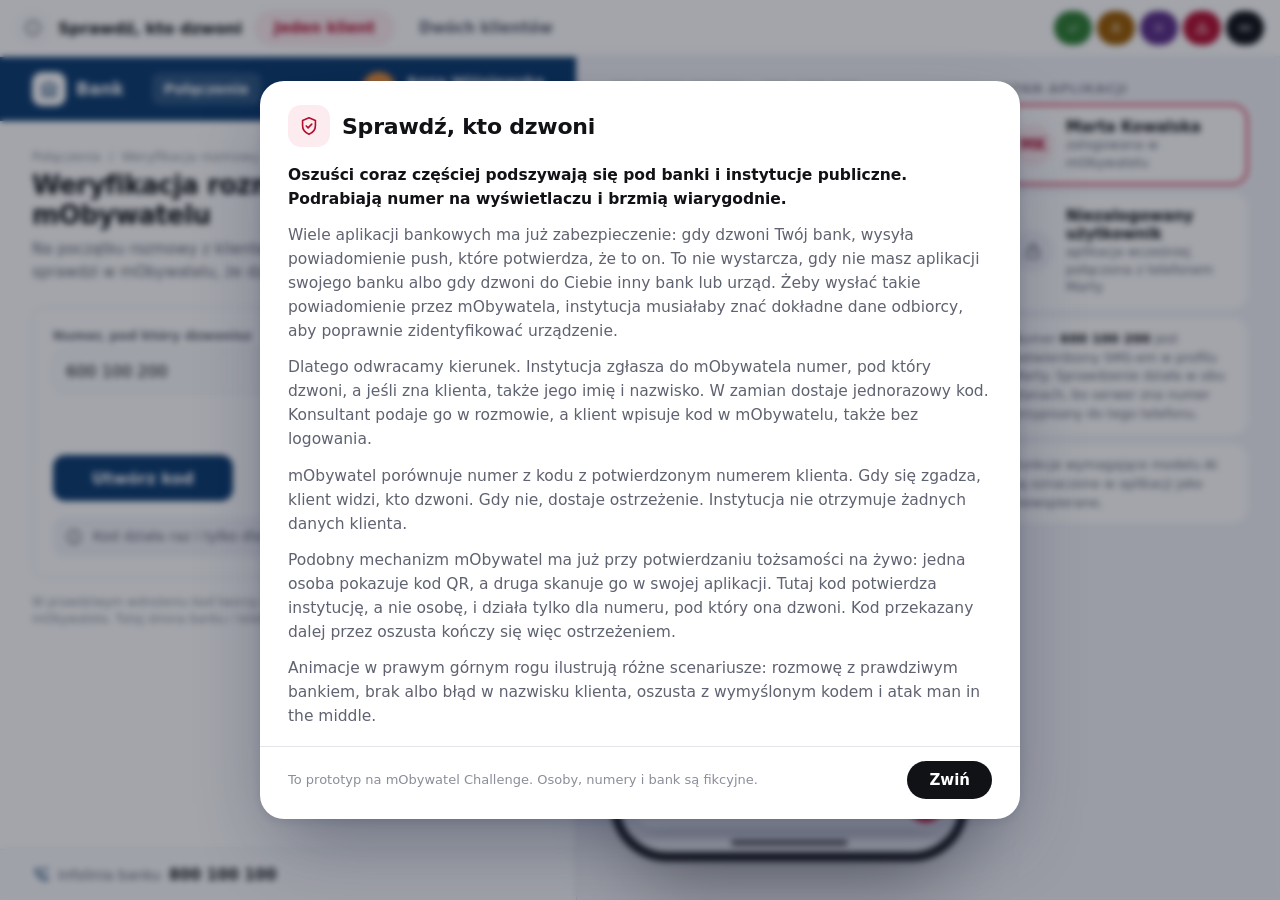
==== commit 89f98dff: "Use check icon for positive animation Co-Authored-By: Claude Opus 5.5 <noreply@anthropic.com>" ====
--- a/index.html
+++ b/index.html
@@ -23,7 +23,7 @@
     </div>
   </nav>
   <div class="animy">
-    <button class="anim" id="animBtn" data-rodzaj="bank" title="Pozytywna animacja" aria-label="Pozytywna animacja"><svg class="i"><use href="#i-play"/></svg><span class="txt">Pozytywna animacja</span></button>
+    <button class="anim" id="animBtn" data-rodzaj="bank" title="Pozytywna animacja" aria-label="Pozytywna animacja"><svg class="i"><use href="#i-check"/></svg><span class="txt">Pozytywna animacja</span></button>
     <button class="anim bez" id="animBezBtn" data-rodzaj="beznazwiska" title="Brak nazwiska" aria-label="Brak nazwiska"><svg class="i"><use href="#i-user"/></svg><span class="txt">Brak nazwiska</span></button>
     <button class="anim zle" id="animZleBtn" data-rodzaj="zlenazwisko" title="Błędne nazwisko" aria-label="Błędne nazwisko"><svg class="i"><use href="#i-x"/></svg><span class="txt">Błędne nazwisko</span></button>
     <button class="anim oszust" id="animOszustBtn" data-rodzaj="oszust" title="Animacja oszustwa" aria-label="Animacja oszustwa"><svg class="i"><use href="#i-alert"/></svg><span class="txt">Animacja oszustwa</span></button>
--- a/style.css
+++ b/style.css
@@ -202,8 +202,8 @@
 .anim.bez:hover{background:#7f4a00}
 .anim.zle{background:#5a2d86}
 .anim.zle:hover{background:#4a2470}
-.anim.mitm{background:#0f5f66}
-.anim.mitm:hover{background:#0b4a50}
+.anim.mitm{background:var(--ink)}
+.anim.mitm:hover{background:#2a2c33}
 /* man in the middle: oszust jako telefon między bankiem a Martą */
 body.mitm .phoneside{padding-left:260px}
 @media (max-width:900px){body.mitm .phoneside{padding-left:16px;padding-top:390px}}
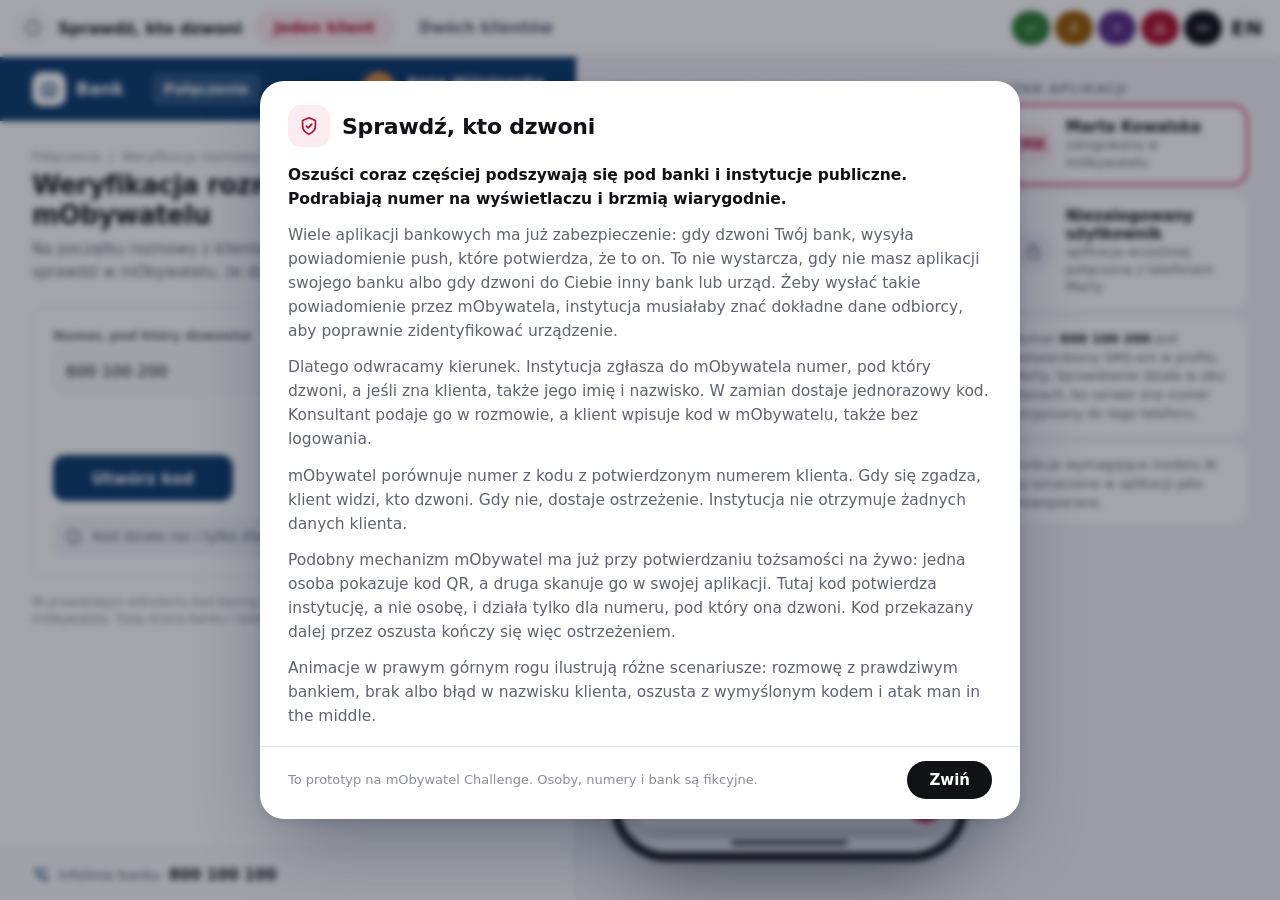
==== commit c5432e48: "Add English version with PL/EN switch Co-Authored-By: Claude Opus 5.5 <noreply@anthropic.com>" ====
--- a/index.html
+++ b/index.html
@@ -6,6 +6,7 @@
 <title>Sprawdź, kto dzwoni</title>
 <meta name="description" content="Prototyp weryfikacji połączeń od banków i instytucji w aplikacji mObywatel.">
 <link rel="stylesheet" href="style.css">
+<script src="telefon/i18n.js"></script>
 </head>
 <body>
 
@@ -29,6 +30,7 @@
     <button class="anim oszust" id="animOszustBtn" data-rodzaj="oszust" title="Animacja oszustwa" aria-label="Animacja oszustwa"><svg class="i"><use href="#i-alert"/></svg><span class="txt">Animacja oszustwa</span></button>
     <button class="anim mitm" id="animMitmBtn" data-rodzaj="mitm" title="Man in the middle" aria-label="Man in the middle"><svg class="i"><use href="#i-mitm"/></svg><span class="txt">Man in the middle</span></button>
   </div>
+  <button type="button" class="ibtn lg jezyk" id="jezykBtn" data-t="0">EN</button>
 </header>
 
 <div class="pop-tlo"></div>
@@ -154,6 +156,7 @@
   <symbol id="i-bell" viewBox="0 0 24 24"><path d="M6 16V11a6 6 0 0 1 12 0v5l1.5 2h-15z"/><path d="M10 20.5a2 2 0 0 0 4 0"/></symbol>
 </svg>
 
+<script src="jezyk.js"></script>
 <script src="app.js"></script>
 <script src="anim.js"></script>
 </body>
--- a/style.css
+++ b/style.css
@@ -28,6 +28,7 @@
 .ibtn{display:inline-flex;align-items:center;justify-content:center;width:26px;height:26px;border-radius:50%;color:var(--ink2);font-size:16px}
 .ibtn:hover{background:rgba(17,18,22,.06)}
 .ibtn.lg{width:34px;height:34px;font-size:20px;border:1px solid var(--hair)}
+.jezyk{flex:none;font-size:12px;font-weight:700;letter-spacing:.04em;color:var(--ink)}
 .anim{display:flex;align-items:center;gap:6px;padding:8px 11px;border-radius:999px;background:var(--ink);color:#fff;font-size:14px;font-weight:600;white-space:nowrap}
 .anim:hover{background:#2a2c33}
 
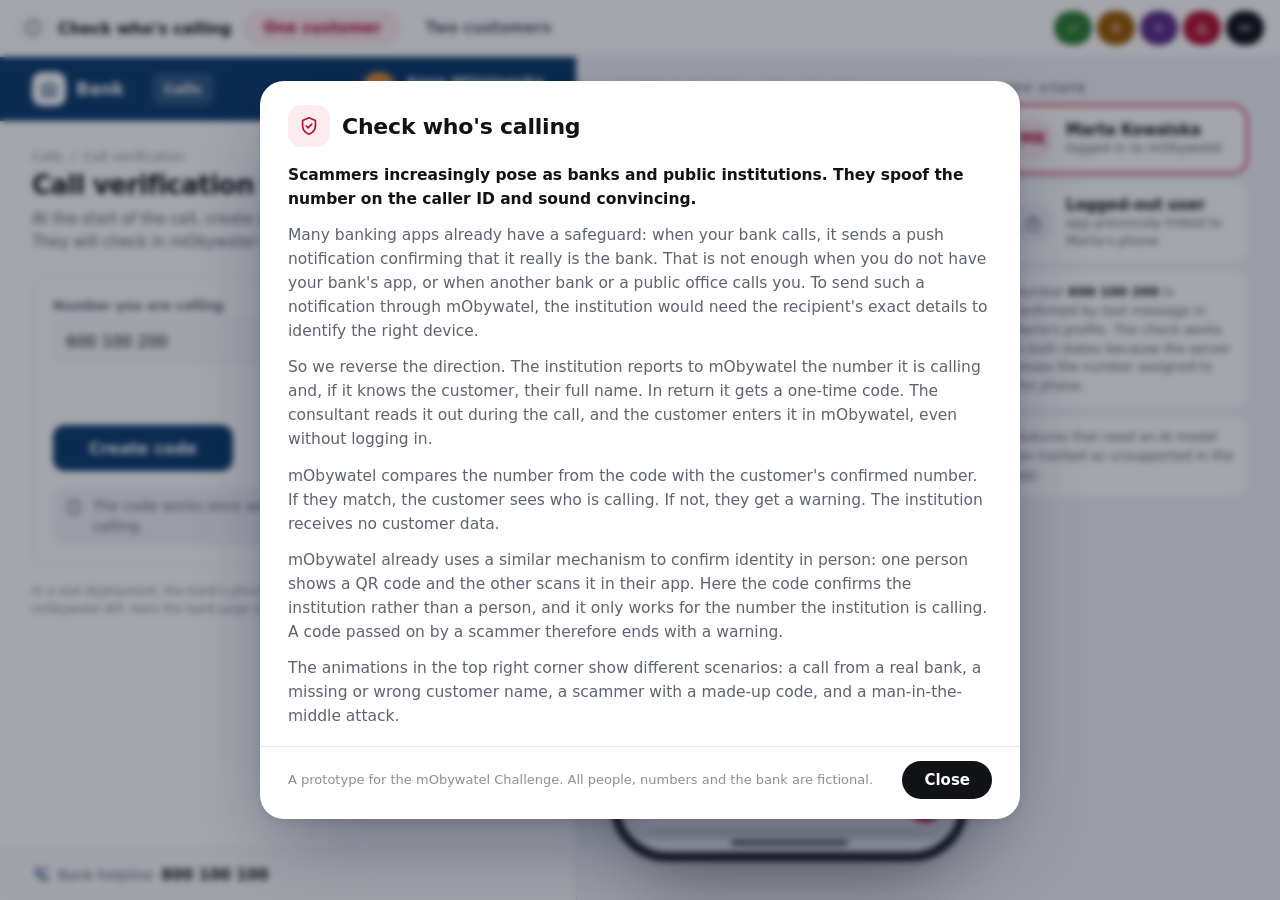
==== commit 0eb7e8e3: "Pick language from browser or link instead of a button Co-Authored-By: Claude Opus 5.5 <noreply@anth" ====
--- a/index.html
+++ b/index.html
@@ -30,7 +30,6 @@
     <button class="anim oszust" id="animOszustBtn" data-rodzaj="oszust" title="Animacja oszustwa" aria-label="Animacja oszustwa"><svg class="i"><use href="#i-alert"/></svg><span class="txt">Animacja oszustwa</span></button>
     <button class="anim mitm" id="animMitmBtn" data-rodzaj="mitm" title="Man in the middle" aria-label="Man in the middle"><svg class="i"><use href="#i-mitm"/></svg><span class="txt">Man in the middle</span></button>
   </div>
-  <button type="button" class="ibtn lg jezyk" id="jezykBtn" data-t="0">EN</button>
 </header>
 
 <div class="pop-tlo"></div>
--- a/style.css
+++ b/style.css
@@ -28,7 +28,6 @@
 .ibtn{display:inline-flex;align-items:center;justify-content:center;width:26px;height:26px;border-radius:50%;color:var(--ink2);font-size:16px}
 .ibtn:hover{background:rgba(17,18,22,.06)}
 .ibtn.lg{width:34px;height:34px;font-size:20px;border:1px solid var(--hair)}
-.jezyk{flex:none;font-size:12px;font-weight:700;letter-spacing:.04em;color:var(--ink)}
 .anim{display:flex;align-items:center;gap:6px;padding:8px 11px;border-radius:999px;background:var(--ink);color:#fff;font-size:14px;font-weight:600;white-space:nowrap}
 .anim:hover{background:#2a2c33}
 
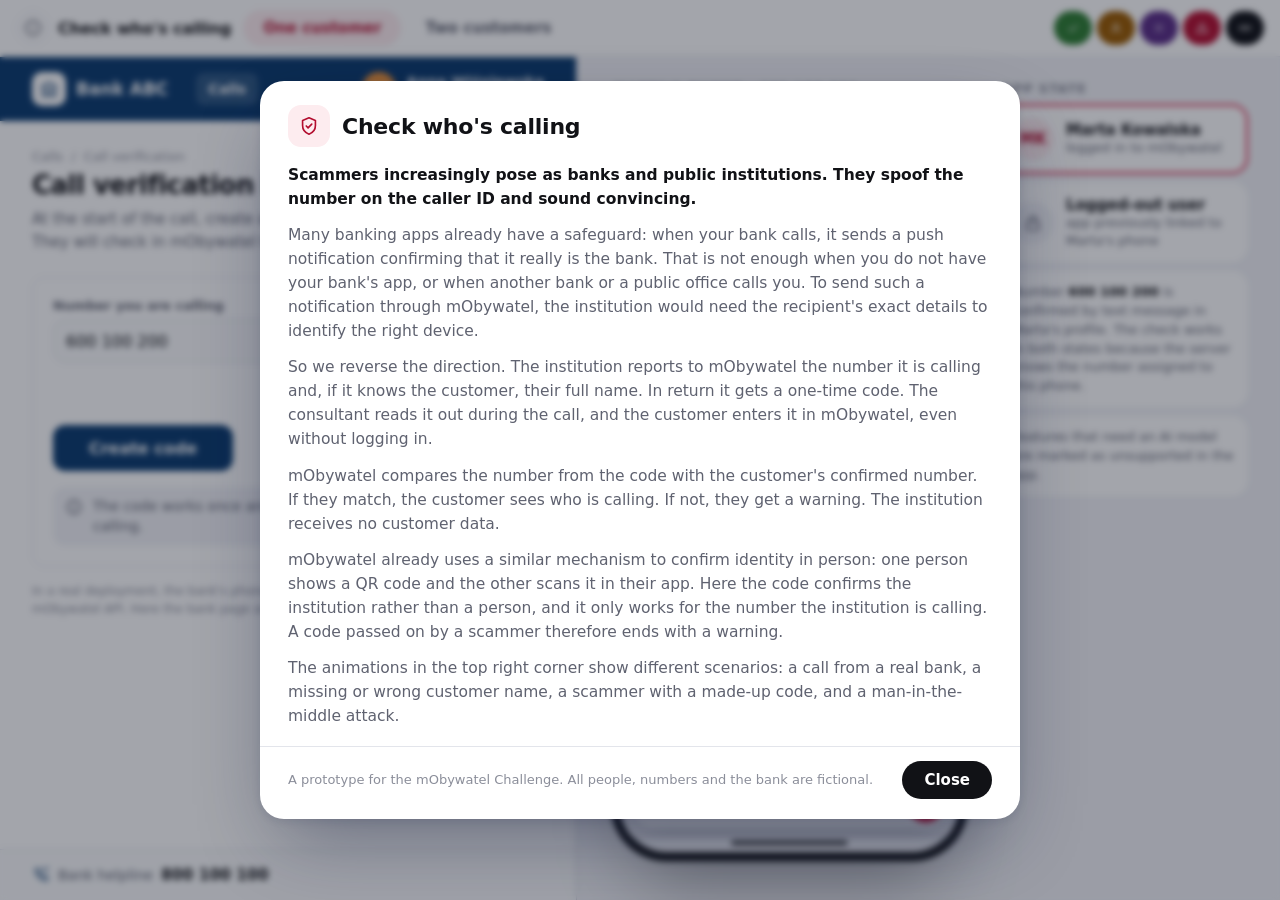
==== commit d979a10b: "Name the bank Bank ABC Co-Authored-By: Claude Opus 5.5 <noreply@anthropic.com>" ====
--- a/index.html
+++ b/index.html
@@ -49,7 +49,7 @@
 <main class="stage">
   <section class="bankside" aria-label="Strona banku">
     <header class="bhead">
-      <div class="blogo"><span class="bmark"><svg class="i"><use href="#i-bank"/></svg></span><b>Bank</b></div>
+      <div class="blogo"><span class="bmark"><svg class="i"><use href="#i-bank"/></svg></span><b>Bank ABC</b></div>
       <nav class="bnav" aria-hidden="true"><span>Klienci</span><span class="on">Połączenia</span><span>Wnioski</span></nav>
       <div class="buser"><span class="bav">AW</span><span><b>Anna Wiśniewska</b><small>Konsultantka</small></span></div>
     </header>
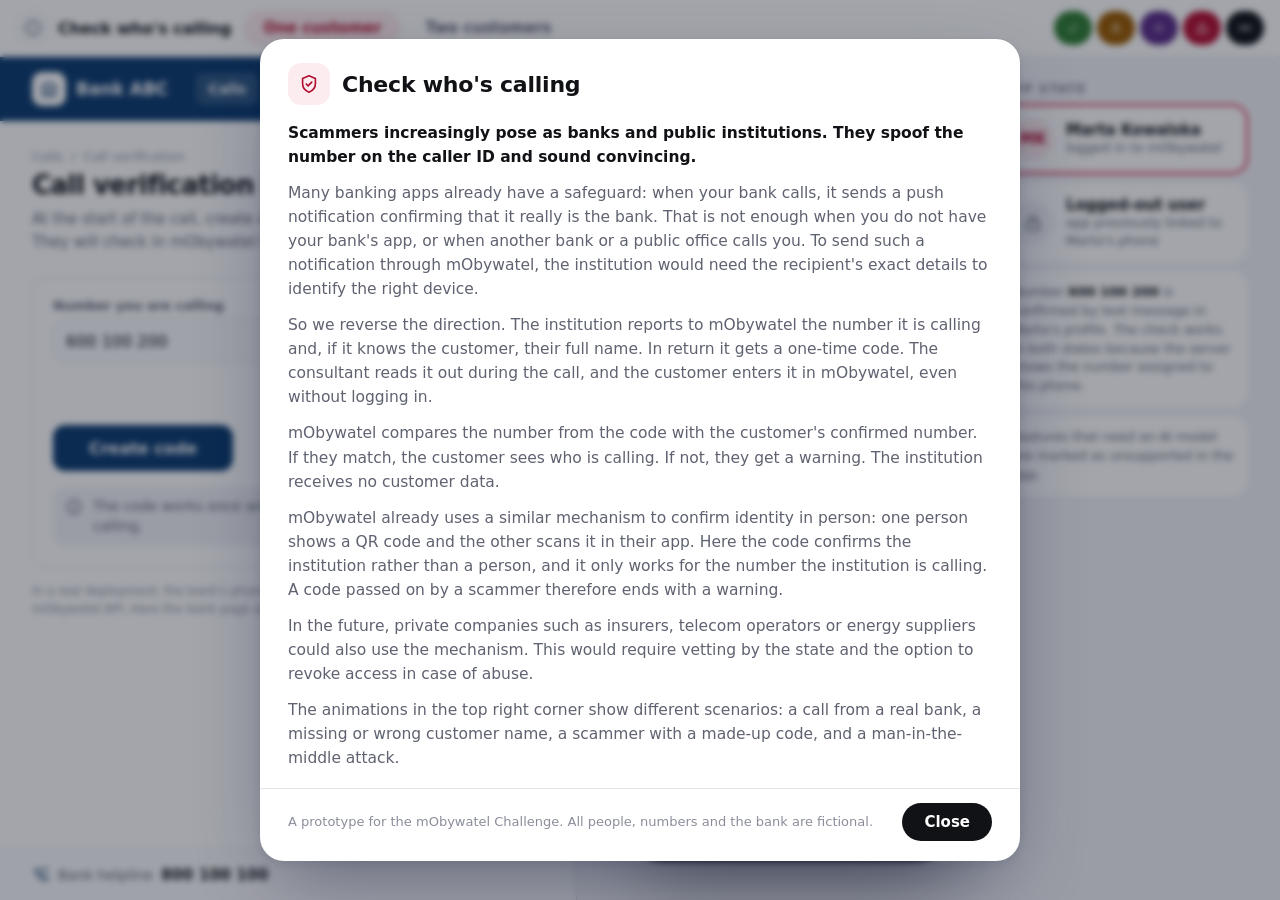
==== commit 0a50e637: "Mention vetted private companies as a future option Co-Authored-By: Claude Opus 5.5 <noreply@anthrop" ====
--- a/index.html
+++ b/index.html
@@ -41,6 +41,7 @@
     <p>Dlatego odwracamy kierunek. Instytucja zgłasza do mObywatela numer, pod który dzwoni, a jeśli zna klienta, także jego imię i nazwisko. W zamian dostaje jednorazowy kod. Konsultant podaje go w rozmowie, a klient wpisuje kod w mObywatelu, także bez logowania.</p>
     <p>mObywatel porównuje numer z kodu z potwierdzonym numerem klienta. Gdy się zgadza, klient widzi, kto dzwoni. Gdy nie, dostaje ostrzeżenie. Instytucja nie otrzymuje żadnych danych klienta.</p>
     <p>Podobny mechanizm mObywatel ma już przy potwierdzaniu tożsamości na żywo: jedna osoba pokazuje kod QR, a druga skanuje go w swojej aplikacji. Tutaj kod potwierdza instytucję, a nie osobę, i działa tylko dla numeru, pod który ona dzwoni. Kod przekazany dalej przez oszusta kończy się więc ostrzeżeniem.</p>
+    <p>W przyszłości z mechanizmu mogłyby korzystać także prywatne firmy, na przykład ubezpieczyciele, operatorzy czy dostawcy energii. Wymagana byłaby wtedy weryfikacja przez państwo i możliwość odebrania dostępu w razie nadużyć.</p>
     <p>Animacje w prawym górnym rogu ilustrują różne scenariusze: rozmowę z prawdziwym bankiem, brak albo błąd w nazwisku klienta, oszusta z wymyślonym kodem i atak man in the middle.</p>
   </div>
   <div class="pop-stopka"><small>To prototyp na mObywatel Challenge. Osoby, numery i bank są fikcyjne.</small><button type="button" class="pop-zwin">Zwiń</button></div>
